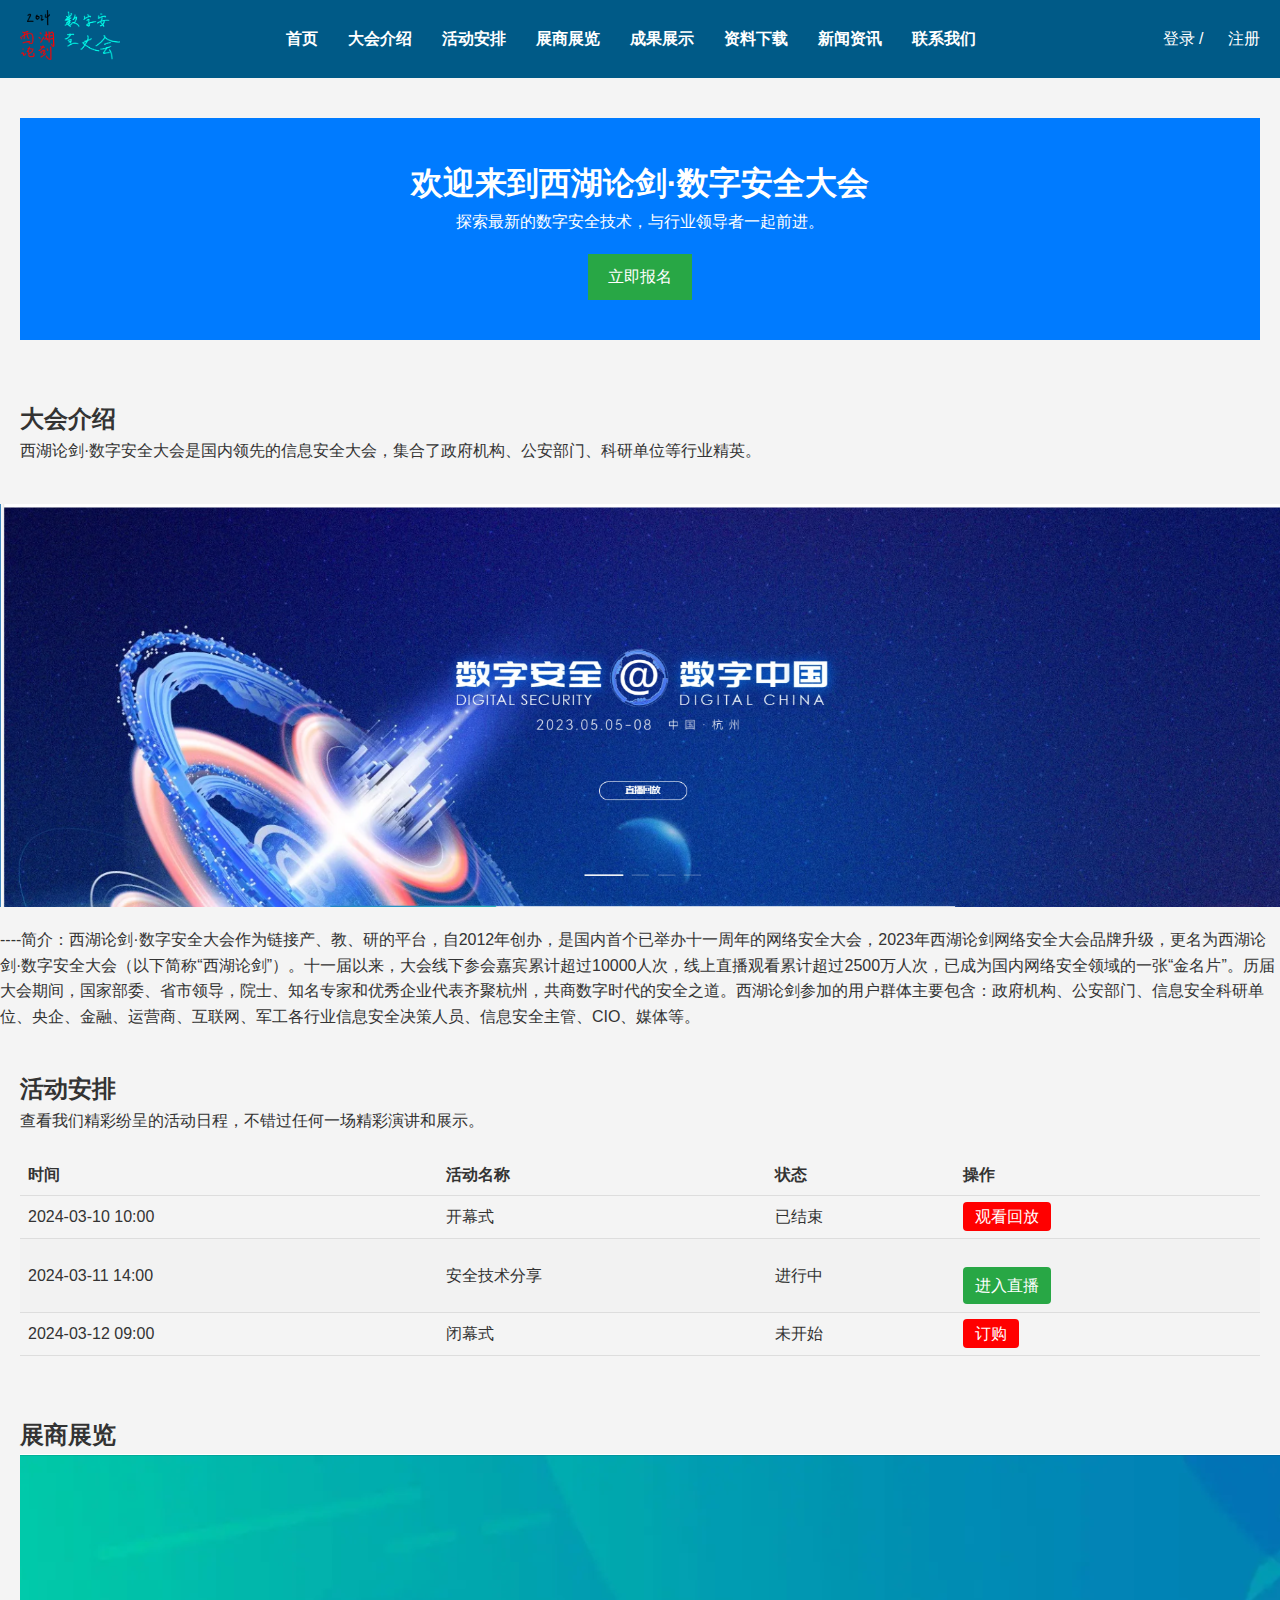
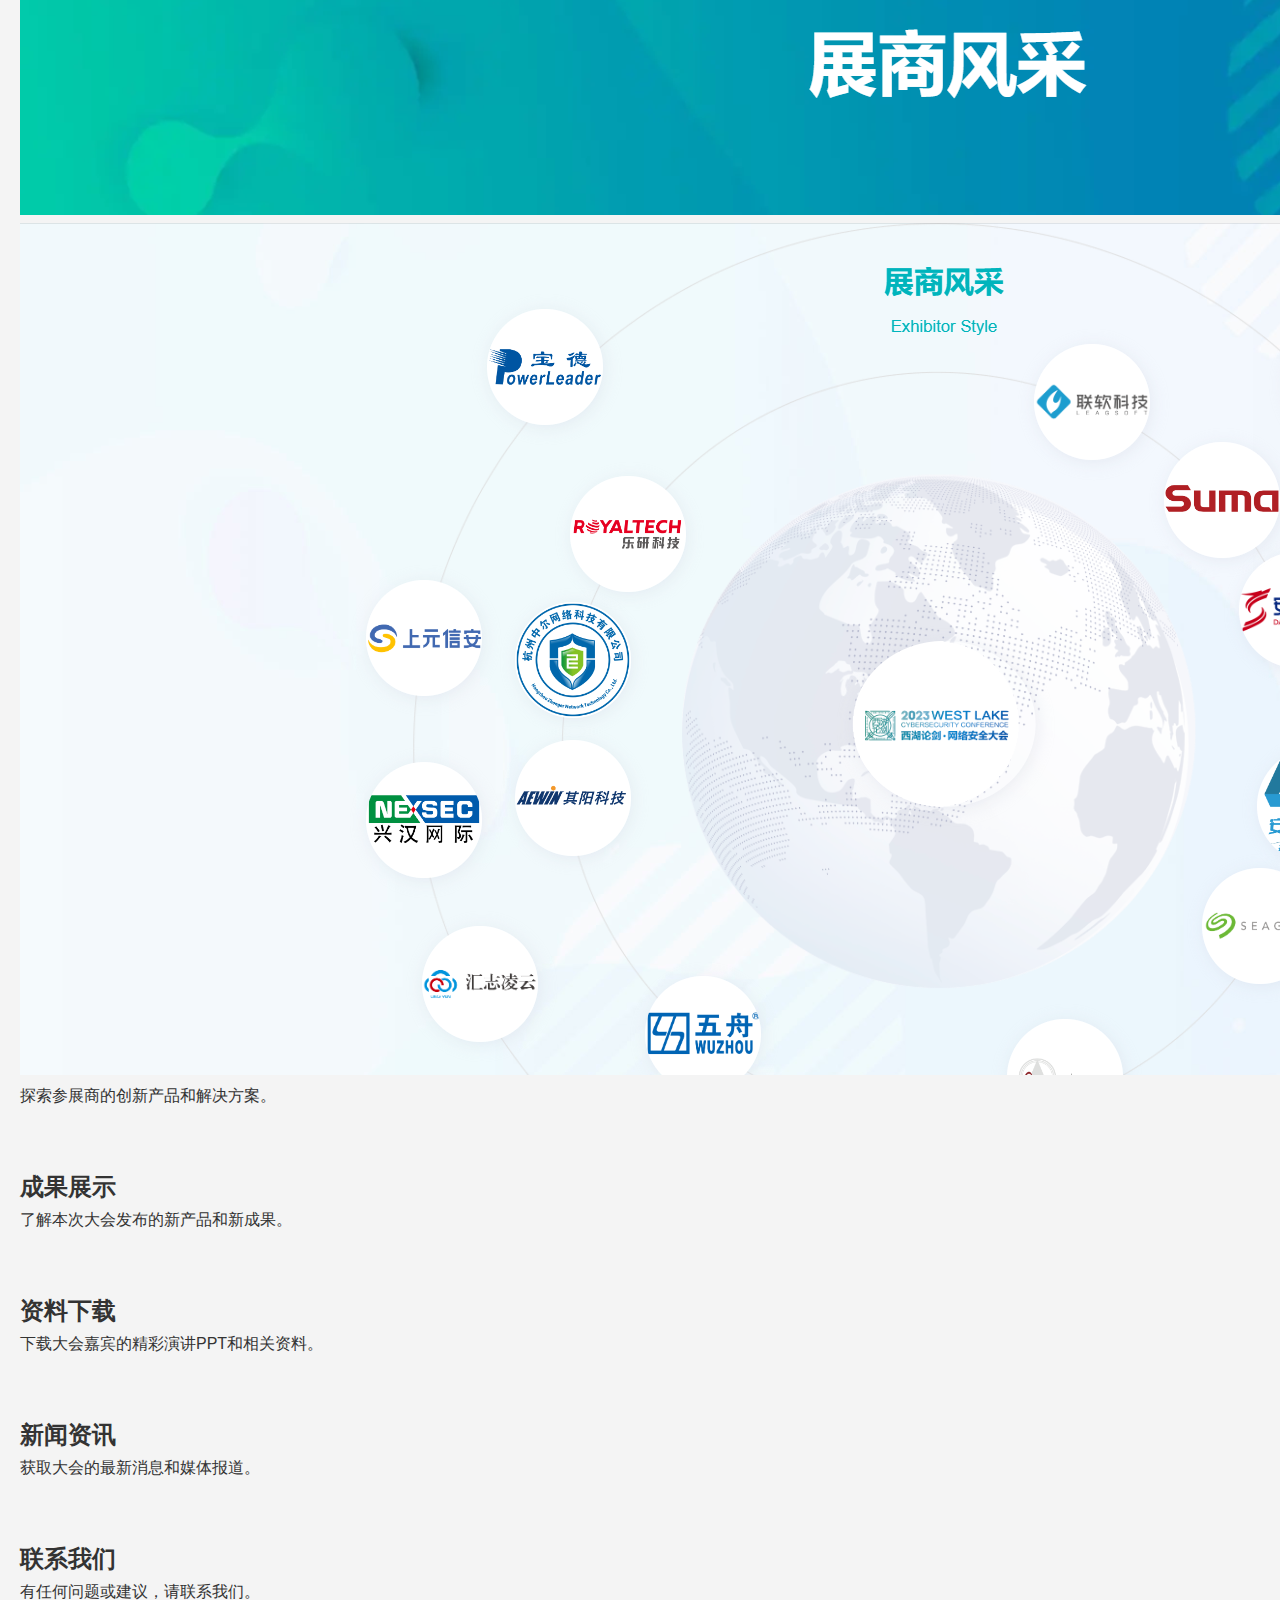
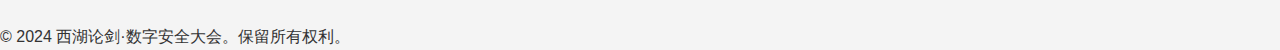
==== index.html @ 65307c3b "Update index.html" ====
<!DOCTYPE html>
<html lang="zh">
<head>
    <meta charset="UTF-8">
    <meta name="viewport" content="width=device-width, initial-scale=1.0">
    <title>西论剑·数字安全大会</title>
    <link rel="stylesheet" href="styles.css"> <!-- 假设有一个样式表 -->
</head>
<body>
<header>
    <!-- 登录模态框 -->
    <div id="loginModal" class="modal">
        <div class="modal-content">
            <span class="close-btn">&times;</span>
            <h2>登录</h2>
            <form id="loginForm">
                <input type="email" placeholder="邮箱" required>
                <input type="password" placeholder="密码" required>
                <button type="submit">登录</button>
            </form>
        </div>
    </div>

    <!-- 注册模态框 -->
    <div id="registerModal" class="modal">
        <div class="modal-content">
            <span class="close-btn">&times;</span>
            <h2>注册</h2>
            <form id="registerForm">
                <input type="text" placeholder="用户名" required>
                <input type="email" placeholder="邮箱" required>
                <input type="password" placeholder="密码" required>
                <button type="submit">注册</button>
            </form>
        </div>
    </div>

    <nav>
        <div class="nav-brand">
            <a href="#home"><img src="logo.png" alt="大会Logo" style="height: 50px;"></a> <!-- 假设logo图片文件名为logo.png -->
        </div>


        <ul>
            <li><a href="#home">首页</a></li>
            <li><a href="#about">大会介绍</a></li>
            <li><a href="#schedule">活动安排</a></li>
            <li><a href="#exhibitors">展商展览</a></li>
            <li><a href="#achievements">成果展示</a></li>
            <li><a href="#downloads">资料下载</a></li>
            <li><a href="#news">新闻资讯</a></li>
            <li><a href="#contact">联系我们</a></li>
        </ul>
        <div class="nav-login">
            <a href="#login">登录</a> / <a href="#register">注册</a>
        </div>
    </nav>
</header>

<section id="home">
    <div class="hero">
        <h1>欢迎来到西湖论剑·数字安全大会</h1>
        <p>探索最新的数字安全技术，与行业领导者一起前进。</p>
        <a href="#register" class="btn-primary">立即报名</a>
    </div>
</section>

<section id="about">
    <h2>大会介绍</h2>
    <p>西湖论剑·数字安全大会是国内领先的信息安全大会，集合了政府机构、公安部门、科研单位等行业精英。</p>
</section>
<div class="slider">
    <div class="slides">
        <img src="lunbo1.png" alt="大会图片1">
        <img src="lunbo2.png" alt="大会图片2">
        <img src="lunbo3.png" alt="大会图片3">
        <!-- 更多图片 -->
    </div>
</div>
<p>----简介：西湖论剑·数字安全大会作为链接产、教、研的平台，自2012年创办，是国内首个已举办十一周年的网络安全大会，2023年西湖论剑网络安全大会品牌升级，更名为西湖论剑·数字安全大会（以下简称“西湖论剑”）。十一届以来，大会线下参会嘉宾累计超过10000人次，线上直播观看累计超过2500万人次，已成为国内网络安全领域的一张“金名片”。历届大会期间，国家部委、省市领导，院士、知名专家和优秀企业代表齐聚杭州，共商数字时代的安全之道。西湖论剑参加的用户群体主要包含：政府机构、公安部门、信息安全科研单位、央企、金融、运营商、互联网、军工各行业信息安全决策人员、信息安全主管、CIO、媒体等。</p>

<section id="schedule">
    <h2>活动安排</h2>
    <p>查看我们精彩纷呈的活动日程，不错过任何一场精彩演讲和展示。</p>
    <div class="schedule-table">
        <table>
            <thead>
            <tr>
                <th>时间</th>
                <th>活动名称</th>
                <th>状态</th>
                <th>操作</th>
            </tr>
            </thead>
            <tbody>
            <tr>
                <td>2024-03-10 10:00</td>
                <td>开幕式</td>
                <td>已结束</td>
                <td><a href="#replay1" class="btn">观看回放</a></td>
            </tr>
            <tr>
                <td>2024-03-11 14:00</td>
                <td>安全技术分享</td>
                <td>进行中</td>
                <td><a href="#live2" class="btn btn-primary">进入直播</a></td>
            </tr>
            <tr>
                <td>2024-03-12 09:00</td>
                <td>闭幕式</td>
                <td>未开始</td>
                <td><a href="#subscribe3" class="btn">订购</a></td>
            </tr>
            <!-- 更多活动 -->
            </tbody>
        </table>
    </div>
</section>


<section id="exhibitors">
    <h2>展商展览</h2>
    <img src="zhanshang1.png">
    <img src="zhanshang2.png">
    <p>探索参展商的创新产品和解决方案。</p>
</section>

<section id="achievements">
    <h2>成果展示</h2>
    <p>了解本次大会发布的新产品和新成果。</p>
</section>

<section id="downloads">
    <h2>资料下载</h2>
    <p>下载大会嘉宾的精彩演讲PPT和相关资料。</p>
</section>

<section id="news">
    <h2>新闻资讯</h2>
    <p>获取大会的最新消息和媒体报道。</p>
</section>

<section id="contact">
    <h2>联系我们</h2>
    <p>有任何问题或建议，请联系我们。</p>
</section>

<footer>
    <p>&copy; 2024 西湖论剑·数字安全大会。保留所有权利。</p>
</footer>

<script>
    document.addEventListener('DOMContentLoaded', function() {
        let currentIndex = 0;
        const slides = document.querySelector('.slides');
        const images = slides.querySelectorAll('img');
        const totalImages = images.length;

        setInterval(() => {
            currentIndex = (currentIndex + 1) % totalImages;
            slides.style.transform = `translateX(-${currentIndex * 100}%)`;
        }, 3000); // 每3秒滑动到下一张图片
    });
    var loginModal = document.getElementById('loginModal');
    var registerModal = document.getElementById('registerModal');

    // 获取打开模态框的按钮元素
    var loginBtn = document.querySelector('.nav-login a[href="#login"]');
    var registerBtn = document.querySelector('.nav-login a[href="#register"]');

    // 获取关闭模态框的按钮元素
    var closeLogin = document.querySelector('#loginModal .close-btn');
    var closeRegister = document.querySelector('#registerModal .close-btn');

    // 点击按钮打开模态框
    loginBtn.onclick = function() {
        loginModal.style.display = "block";
    }
    registerBtn.onclick = function() {
        registerModal.style.display = "block";
    }

    // 点击(x)关闭模态框
    closeLogin.onclick = function() {
        loginModal.style.display = "none";
    }
    closeRegister.onclick = function() {
        registerModal.style.display = "none";
    }

    // 点击模态框外部时关闭模态框
    window.onclick = function(event) {
        if (event.target == loginModal) {
            loginModal.style.display = "none";
        } else if (event.target == registerModal) {
            registerModal.style.display = "none";
        }
    }
</script>
</body>
</html>
---- styles.css ----
/* 基础样式重置 */
* {
    margin: 0;
    padding: 0;
    box-sizing: border-box;
}

body {
    font-family: 'Arial', sans-serif;
    line-height: 1.6;
    color: #333;
    background-color: #f4f4f4;
}

a {
    color: #333;
    text-decoration: none;
}

/* 导航栏样式 */


nav ul {
    list-style: none;
    display: flex;
    justify-content: center;
}

nav ul li {
    margin: 0 15px;
}

nav ul li a {
    color: white;
    font-weight: bold;
}

/* 英雄区域 */
.hero {
    background: #007bff;
    color: #fff;
    padding: 40px 20px;
    text-align: center;
}

.btn-primary {
    background-color: #0069d9;
    color: white;
    padding: 10px 20px;
    border: none;
    cursor: pointer;
    display: inline-block;
    margin-top: 20px;
}

/* 内容区域样式 */
section {
    padding: 20px;
    margin-top: 20px;
}

/* 响应式设计 */
@media (max-width: 768px) {
    nav ul {
        flex-direction: column;
    }

    nav ul li {
        margin-bottom: 10px;
    }

    .hero {
        padding: 20px;
    }
}

@media (max-width: 480px) {
    .hero h1 {
        font-size: 20px;
    }

    .hero p {
        font-size: 16px;
    }
}
nav {
    display: flex;
    justify-content: space-between;
    align-items: center;
    padding: 10px 20px;
}

.nav-brand img {
    height: 50px; /* 根据实际logo大小调整 */
}

.nav-login a {
    color: white;
    margin-left: 20px;
}

/* 滑动图片界面样式 */
.slider {
    overflow: hidden;
    margin: 20px auto;
    max-width: 100%;
}

.slides {
    display: flex;
    transition: transform 0.5s ease;
}

.slides img {
    min-width: 100%;
    height: auto;
}
nav {
    background-color: #005a87;
    color: #fff;
    padding: 10px 20px;
}
/* 活动时间安排表样式 */
.schedule-table {
    margin-top: 20px;
}

.schedule-table table {
    width: 100%;
    border-collapse: collapse;
}

.schedule-table th,
.schedule-table td {
    text-align: left;
    padding: 8px;
    border-bottom: 1px solid #ddd;
}

.schedule-table tr:nth-child(even) {
    background-color: #f2f2f2;
}

.btn {
    background-color: #007bff;
    color: white;
    padding: 6px 12px;
    text-decoration: none;
    border: none;
    border-radius: 4px;
    cursor: pointer;
}

.btn-primary {
    background-color: #28a745;
}

.btn:not(.btn-primary) {
    background-color: #ff0000;
}
/* 模态框基本样式 */
.modal {
    display: none; /* 默认隐藏 */
    position: fixed; /* 固定位置 */
    z-index: 1000; /* 置于顶层 */
    left: 0;
    top: 0;
    width: 100%; /* 宽度占满屏幕 */
    height: 100%; /* 高度占满屏幕 */
    overflow: auto; /* 超出滚动 */
    background-color: rgba(0,0,0,0.6); /* 半透明背景 */
    padding-top: 50px;
}

.modal-content {
    background-color: #fefefe;
    margin: auto; /* 水平居中 */
    padding: 20px;
    border: 1px solid #888;
    width: 90%; /* 宽度 */
    max-width: 450px; /* 最大宽度 */
    box-shadow: 0 4px 8px 0 rgba(0,0,0,0.2);
    animation-name: animatetop;
    animation-duration: 0.4s;
    border-radius: 10px; /* 圆角 */
}

/* 添加动画效果 */
@keyframes animatetop {
    from {top: -300px; opacity: 0}
    to {top: 0; opacity: 1}
}

.close-btn {
    color: #aaaaaa;
    float: right;
    font-size: 25px;
    font-weight: bold;
}

.close-btn:hover,
.close-btn:focus {
    color: #000;
    text-decoration: none;
    cursor: pointer;
}

/* 表单样式 */
.modal input[type=text], .modal input[type=password], .modal input[type=email] {
    width: 100%;
    padding: 10px;
    margin: 10px 0;
    display: inline-block;
    border: 1px solid #ccc;
    box-sizing: border-box;
    border-radius: 5px; /* 圆角输入框 */
}

/* 按钮样式 */
.modal button {
    background-color: #4CAF50;
    color: white;
    padding: 14px 20px;
    margin: 8px 0;
    border: none;
    cursor: pointer;
    width: 100%;
    border-radius: 5px; /* 圆角按钮 */
}

.modal button:hover {
    opacity: 0.8;
}

/* 标题样式 */
.modal h2 {
    text-align: center;
    font-size: 24px;
    color: #333;
}
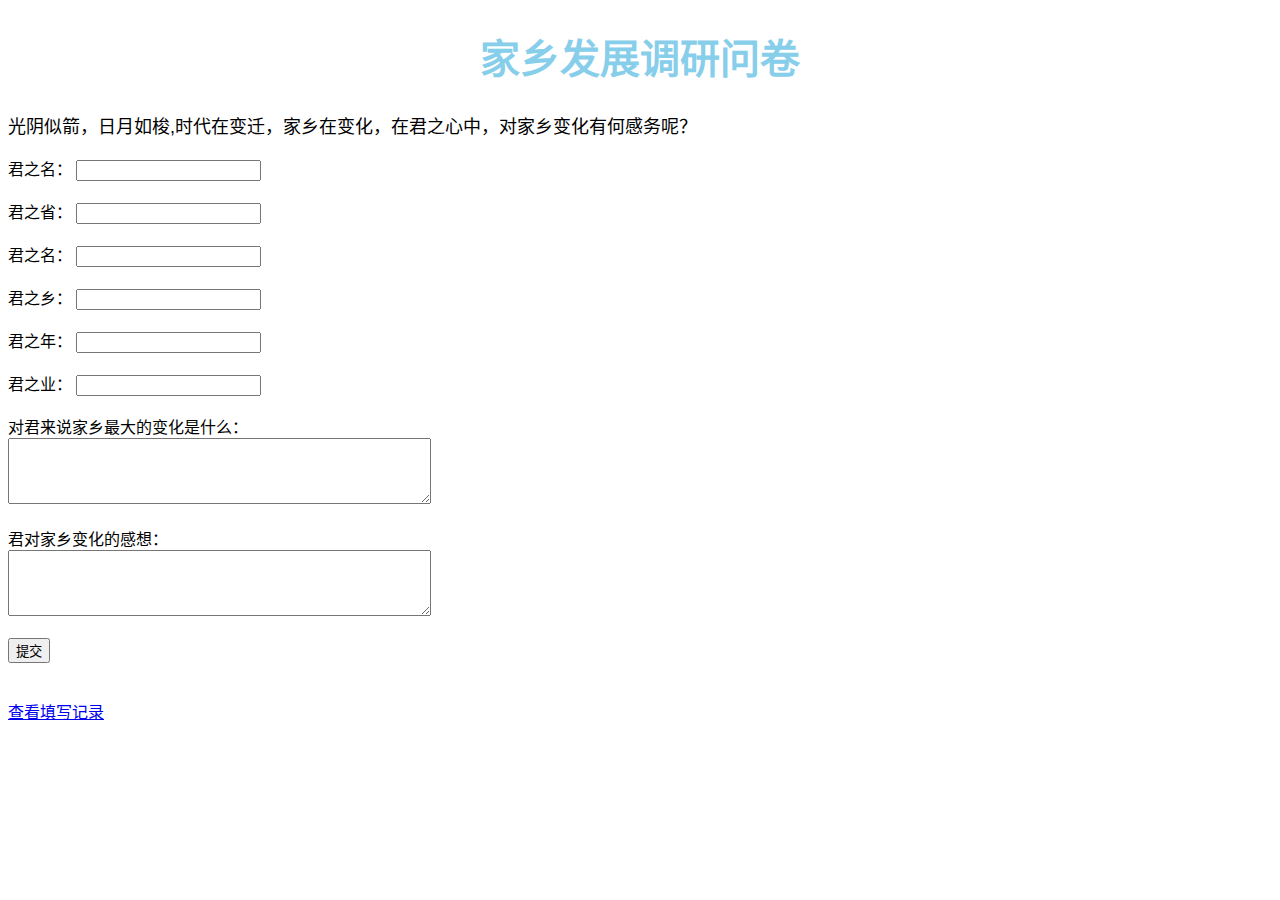
==== commit 2ed83186: "Update index.html" ====
--- a/index.html
+++ b/index.html
@@ -1,201 +1,44 @@
 <!DOCTYPE html>
-<html lang="zh">
+<html lang="zh-CN">
 <head>
     <meta charset="UTF-8">
     <meta name="viewport" content="width=device-width, initial-scale=1.0">
-    <title>西论剑·数字安全大会</title>
-    <link rel="stylesheet" href="styles.css"> <!-- 假设有一个样式表 -->
+    <title >家乡发展调研问卷</title>
+    <link rel="stylesheet" type="text/css" href="style.css"/>
 </head>
 <body>
-<header>
-    <!-- 登录模态框 -->
-    <div id="loginModal" class="modal">
-        <div class="modal-content">
-            <span class="close-btn">&times;</span>
-            <h2>登录</h2>
-            <form id="loginForm">
-                <input type="email" placeholder="邮箱" required>
-                <input type="password" placeholder="密码" required>
-                <button type="submit">登录</button>
-            </form>
-        </div>
-    </div>
+    <div>
+    <h1 style="color: skyblue; font-size: 40px;">家乡发展调研问卷</h1>
+    <p>光阴似箭，日月如梭,时代在变迁，家乡在变化，在君之心中，对家乡变化有何感务呢？</p>
+    <form id="surveyForm" action="submit.php" method="post">
+        <label for="name">君之名：</label>
+        <input type="text" id="name" name="name" required><br><br>
 
-    <!-- 注册模态框 -->
-    <div id="registerModal" class="modal">
-        <div class="modal-content">
-            <span class="close-btn">&times;</span>
-            <h2>注册</h2>
-            <form id="registerForm">
-                <input type="text" placeholder="用户名" required>
-                <input type="email" placeholder="邮箱" required>
-                <input type="password" placeholder="密码" required>
-                <button type="submit">注册</button>
-            </form>
-        </div>
-    </div>
+        <label for="province">君之省：</label>
+        <input type="text" id="province" name="province" required><br><br>
 
-    <nav>
-        <div class="nav-brand">
-            <a href="#home"><img src="logo.png" alt="大会Logo" style="height: 50px;"></a> <!-- 假设logo图片文件名为logo.png -->
-        </div>
+        <label for="city">君之名：</label>
+        <input type="text" id="city" name="city" required><br><br>
 
+        <label for="township">君之乡：</label>
+        <input type="text" id="township" name="township" required><br><br>
 
-        <ul>
-            <li><a href="#home">首页</a></li>
-            <li><a href="#about">大会介绍</a></li>
-            <li><a href="#schedule">活动安排</a></li>
-            <li><a href="#exhibitors">展商展览</a></li>
-            <li><a href="#achievements">成果展示</a></li>
-            <li><a href="#downloads">资料下载</a></li>
-            <li><a href="#news">新闻资讯</a></li>
-            <li><a href="#contact">联系我们</a></li>
-        </ul>
-        <div class="nav-login">
-            <a href="#login">登录</a> / <a href="#register">注册</a>
-        </div>
-    </nav>
-</header>
+        <label for="age">君之年：</label>
+        <input type="number" id="age" name="age" required><br><br>
 
-<section id="home">
-    <div class="hero">
-        <h1>欢迎来到西湖论剑·数字安全大会</h1>
-        <p>探索最新的数字安全技术，与行业领导者一起前进。</p>
-        <a href="#register" class="btn-primary">立即报名</a>
-    </div>
-</section>
+        <label for="occupation">君之业：</label>
+        <input type="text" id="occupation" name="occupation" required><br><br>
 
-<section id="about">
-    <h2>大会介绍</h2>
-    <p>西湖论剑·数字安全大会是国内领先的信息安全大会，集合了政府机构、公安部门、科研单位等行业精英。</p>
-</section>
-<div class="slider">
-    <div class="slides">
-        <img src="lunbo1.png" alt="大会图片1">
-        <img src="lunbo2.png" alt="大会图片2">
-        <img src="lunbo3.png" alt="大会图片3">
-        <!-- 更多图片 -->
-    </div>
+        <label for="changes">对君来说家乡最大的变化是什么：</label><br>
+        <textarea id="changes" name="changes" rows="4" cols="50" required></textarea><br><br>
+
+        <label for="feelings">君对家乡变化的感想：</label><br>
+        <textarea id="feelings" name="feelings" rows="4" cols="50" required></textarea><br><br>
+
+        <input type="submit" value="提交">
+    </form>
 </div>
-<p>----简介：西湖论剑·数字安全大会作为链接产、教、研的平台，自2012年创办，是国内首个已举办十一周年的网络安全大会，2023年西湖论剑网络安全大会品牌升级，更名为西湖论剑·数字安全大会（以下简称“西湖论剑”）。十一届以来，大会线下参会嘉宾累计超过10000人次，线上直播观看累计超过2500万人次，已成为国内网络安全领域的一张“金名片”。历届大会期间，国家部委、省市领导，院士、知名专家和优秀企业代表齐聚杭州，共商数字时代的安全之道。西湖论剑参加的用户群体主要包含：政府机构、公安部门、信息安全科研单位、央企、金融、运营商、互联网、军工各行业信息安全决策人员、信息安全主管、CIO、媒体等。</p>
-
-<section id="schedule">
-    <h2>活动安排</h2>
-    <p>查看我们精彩纷呈的活动日程，不错过任何一场精彩演讲和展示。</p>
-    <div class="schedule-table">
-        <table>
-            <thead>
-            <tr>
-                <th>时间</th>
-                <th>活动名称</th>
-                <th>状态</th>
-                <th>操作</th>
-            </tr>
-            </thead>
-            <tbody>
-            <tr>
-                <td>2024-03-10 10:00</td>
-                <td>开幕式</td>
-                <td>已结束</td>
-                <td><a href="#replay1" class="btn">观看回放</a></td>
-            </tr>
-            <tr>
-                <td>2024-03-11 14:00</td>
-                <td>安全技术分享</td>
-                <td>进行中</td>
-                <td><a href="#live2" class="btn btn-primary">进入直播</a></td>
-            </tr>
-            <tr>
-                <td>2024-03-12 09:00</td>
-                <td>闭幕式</td>
-                <td>未开始</td>
-                <td><a href="#subscribe3" class="btn">订购</a></td>
-            </tr>
-            <!-- 更多活动 -->
-            </tbody>
-        </table>
-    </div>
-</section>
-
-
-<section id="exhibitors">
-    <h2>展商展览</h2>
-    <img src="zhanshang1.png">
-    <img src="zhanshang2.png">
-    <p>探索参展商的创新产品和解决方案。</p>
-</section>
-
-<section id="achievements">
-    <h2>成果展示</h2>
-    <p>了解本次大会发布的新产品和新成果。</p>
-</section>
-
-<section id="downloads">
-    <h2>资料下载</h2>
-    <p>下载大会嘉宾的精彩演讲PPT和相关资料。</p>
-</section>
-
-<section id="news">
-    <h2>新闻资讯</h2>
-    <p>获取大会的最新消息和媒体报道。</p>
-</section>
-
-<section id="contact">
-    <h2>联系我们</h2>
-    <p>有任何问题或建议，请联系我们。</p>
-</section>
-
-<footer>
-    <p>&copy; 2024 西湖论剑·数字安全大会。保留所有权利。</p>
-</footer>
-
-<script>
-    document.addEventListener('DOMContentLoaded', function() {
-        let currentIndex = 0;
-        const slides = document.querySelector('.slides');
-        const images = slides.querySelectorAll('img');
-        const totalImages = images.length;
-
-        setInterval(() => {
-            currentIndex = (currentIndex + 1) % totalImages;
-            slides.style.transform = `translateX(-${currentIndex * 100}%)`;
-        }, 3000); // 每3秒滑动到下一张图片
-    });
-    var loginModal = document.getElementById('loginModal');
-    var registerModal = document.getElementById('registerModal');
-
-    // 获取打开模态框的按钮元素
-    var loginBtn = document.querySelector('.nav-login a[href="#login"]');
-    var registerBtn = document.querySelector('.nav-login a[href="#register"]');
-
-    // 获取关闭模态框的按钮元素
-    var closeLogin = document.querySelector('#loginModal .close-btn');
-    var closeRegister = document.querySelector('#registerModal .close-btn');
-
-    // 点击按钮打开模态框
-    loginBtn.onclick = function() {
-        loginModal.style.display = "block";
-    }
-    registerBtn.onclick = function() {
-        registerModal.style.display = "block";
-    }
-
-    // 点击(x)关闭模态框
-    closeLogin.onclick = function() {
-        loginModal.style.display = "none";
-    }
-    closeRegister.onclick = function() {
-        registerModal.style.display = "none";
-    }
-
-    // 点击模态框外部时关闭模态框
-    window.onclick = function(event) {
-        if (event.target == loginModal) {
-            loginModal.style.display = "none";
-        } else if (event.target == registerModal) {
-            registerModal.style.display = "none";
-        }
-    }
-</script>
+    <br><br>
+    <a href="records.html">查看填写记录</a>
 </body>
 </html>
--- a/style.css
+++ b/style.css
@@ -0,0 +1,19 @@
+h1{
+    font-family: 幼圆,sans-serif;
+    font-size: 24px;
+    color:blue;
+    text-align: center;
+}
+p{
+    font-family: 楷体, sans-serif;
+    font-size: 18px;
+}
+img{
+    width:150px;
+    float: left;
+    margin-right: 20px;
+}
+article{
+    width: 550px;
+    margin: 0 auto;
+}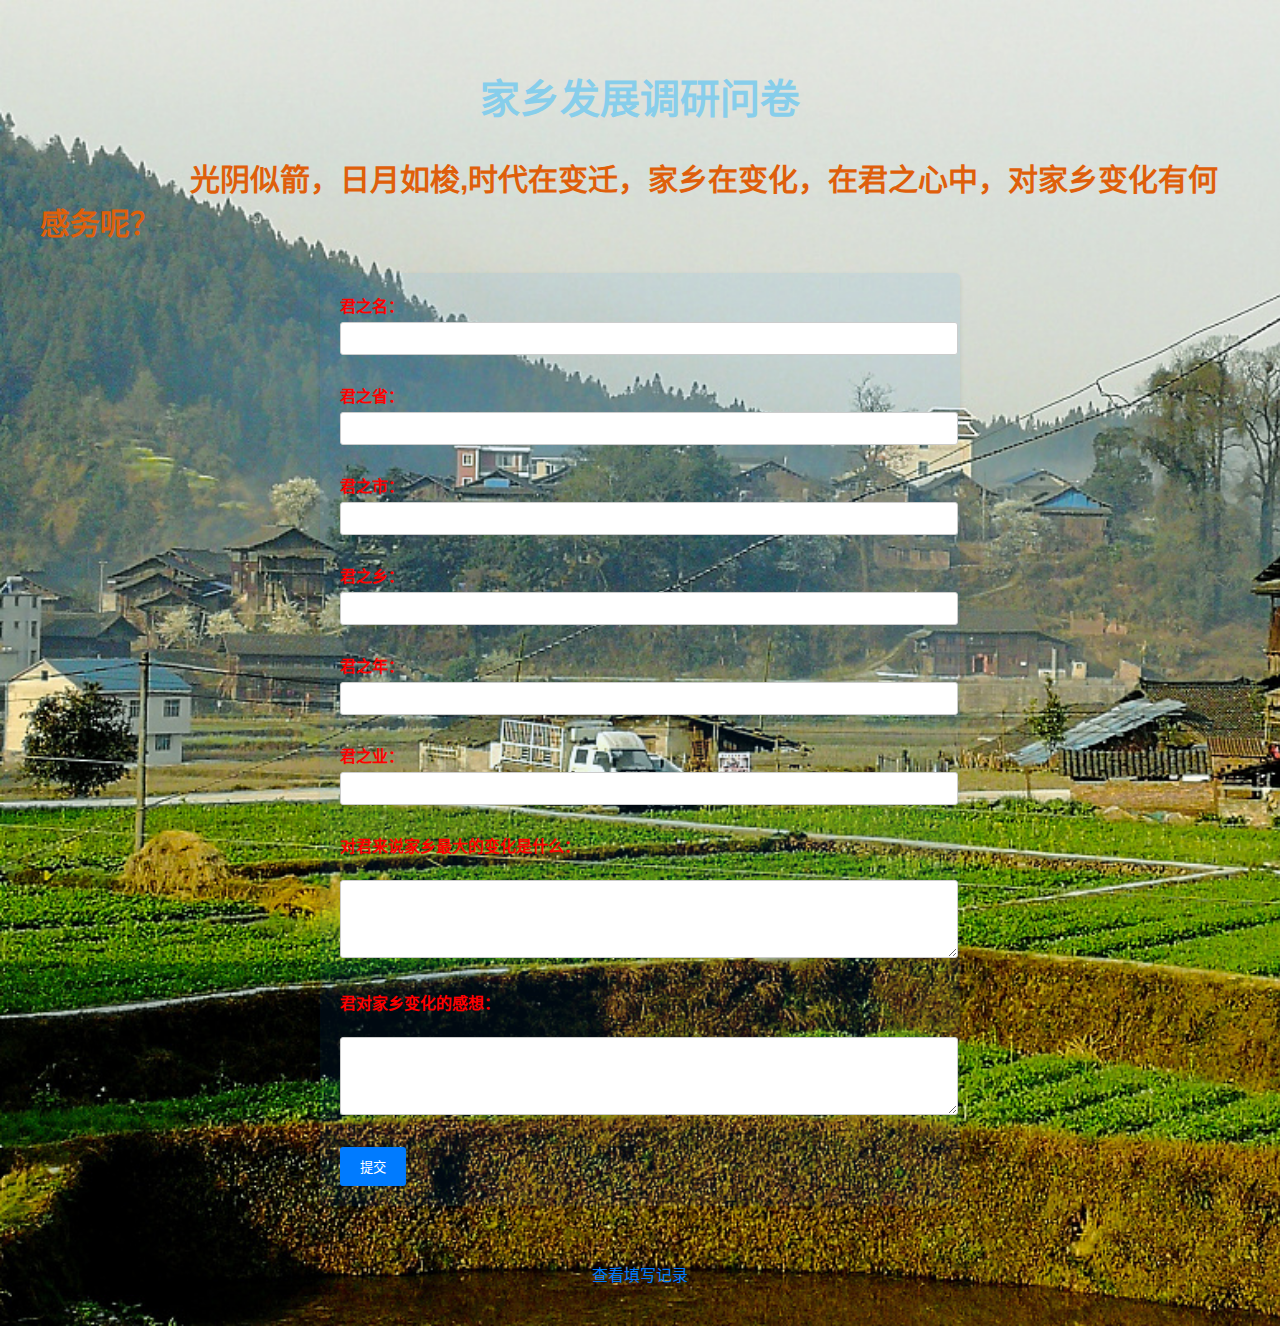
==== commit 72e1eca4: "Update index.html" ====
--- a/index.html
+++ b/index.html
@@ -17,7 +17,7 @@
         <label for="province">君之省：</label>
         <input type="text" id="province" name="province" required><br><br>
 
-        <label for="city">君之名：</label>
+        <label for="city">君之市：</label>
         <input type="text" id="city" name="city" required><br><br>
 
         <label for="township">君之乡：</label>
--- a/style.css
+++ b/style.css
@@ -1,19 +1,76 @@
-h1{
-    font-family: 幼圆,sans-serif;
-    font-size: 24px;
-    color:blue;
+body {
+    font-family: Arial, sans-serif;
+    margin: 20px;
+    padding: 20px;
+    
+    background-image: url(image.png);
+    background-size: cover; /* 让背景图片铺满整个页面 */
+            background-repeat: no-repeat; /* 防止背景图片重复显示 */
+          
+            background-color: rgba(255, 255, 255, 0.089);
+}
+
+h1 {
     text-align: center;
+    color: #333;
+}
+
+form {
+    max-width: 600px;
+    margin: 0 auto;
+    background-color: #008cff11;
+    padding: 20px;
+    border-radius: 5px;
+    box-shadow: 0 2px 4px rgba(0, 0, 0, 0.1);
+}
+
+label {
+    font-weight: bold;
+    display: block;
+    margin-bottom: 5px;
+    color: #ff0000
+}
+
+input[type="text"],
+input[type="number"],
+textarea {
+    width: 100%;
+    padding: 8px;
+    margin-bottom: 10px;
+    border: 1px solid #ccc;
+    border-radius: 3px;
+}
+
+input[type="submit"] {
+    background-color: #007bff;
+    color: #fff;
+    padding: 10px 20px;
+    border: none;
+    border-radius: 3px;
+    cursor: pointer;
+}
+
+input[type="submit"]:hover {
+    background-color: #0056b3;
+}
+
+a {
+    display: block;
+    text-align: center;
+    margin-top: 20px;
+    text-decoration: none;
+    color: #007bff;
+}
+
+a:hover {
+    text-decoration: underline;
 }
 p{
-    font-family: 楷体, sans-serif;
-    font-size: 18px;
+    text-indent: 5em;
+    color: rgba(223, 95, 11, 1);
+    font-weight: bolder;
+    font-size: 30px;
 }
-img{
-    width:150px;
-    float: left;
-    margin-right: 20px;
+div{
+   
 }
-article{
-    width: 550px;
-    margin: 0 auto;
-}